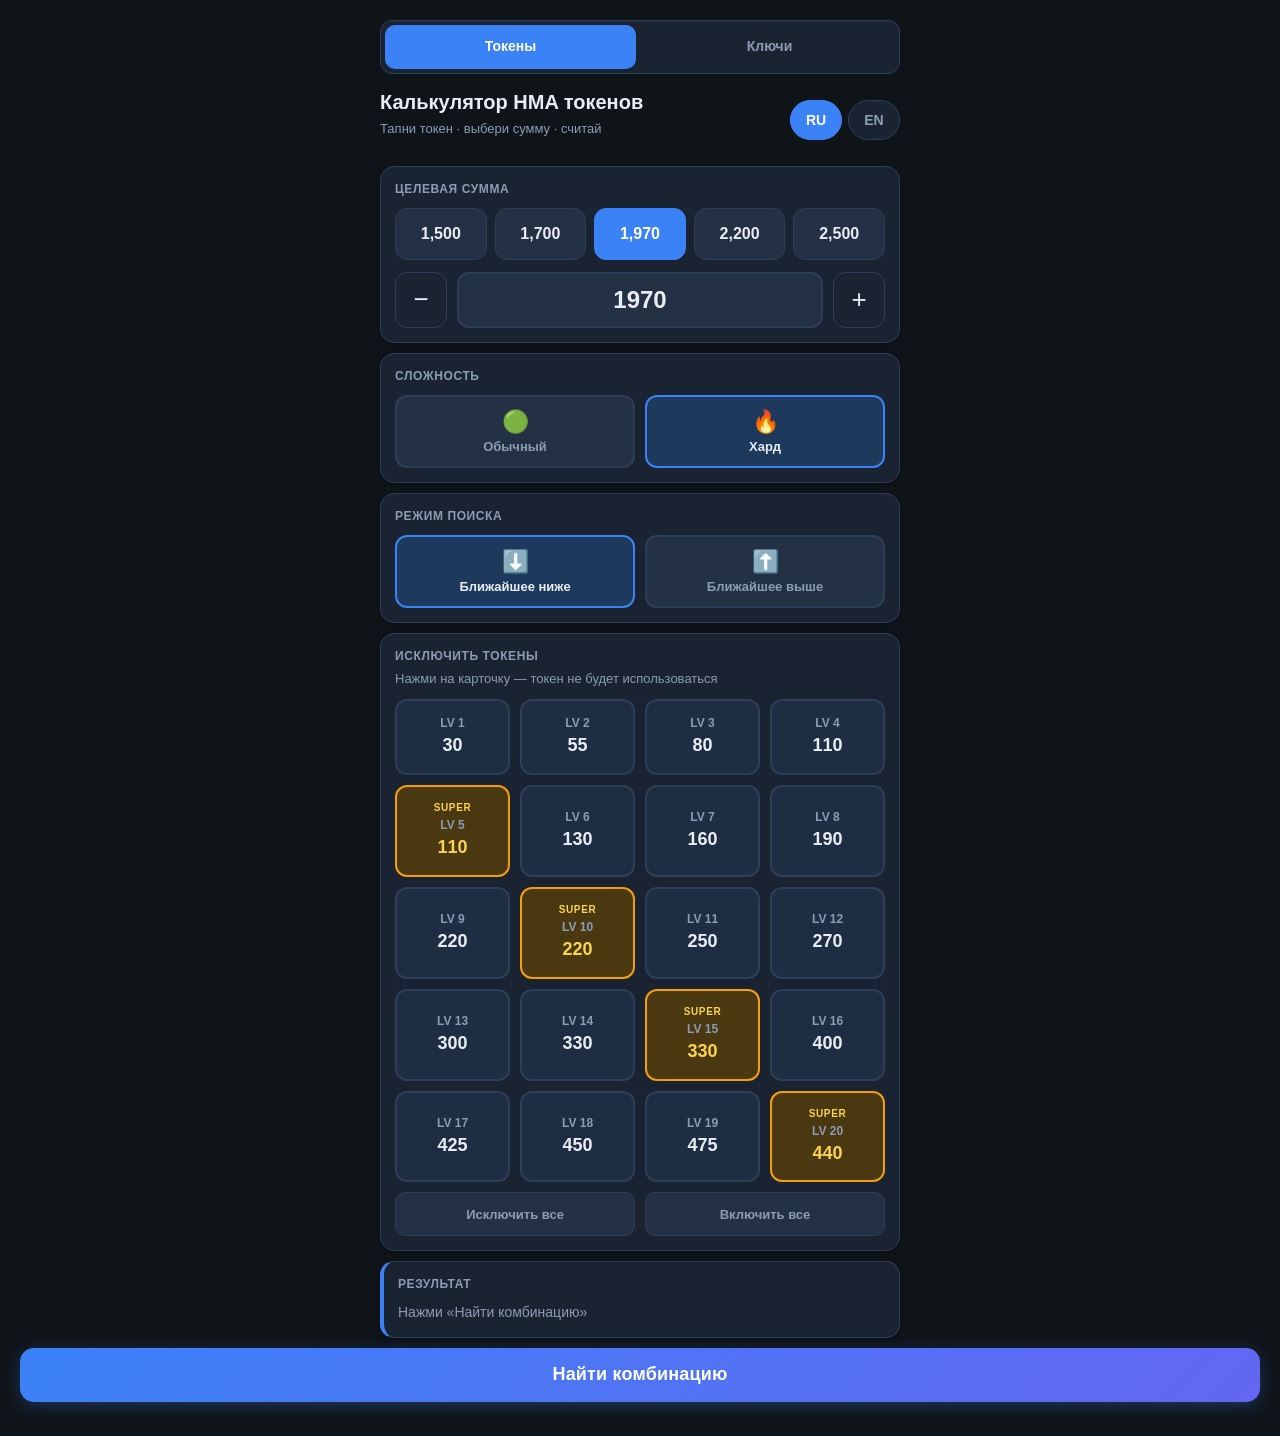
==== index.html @ 32df9400 "first commit" ====
<!DOCTYPE html>
<html lang="ru">
<head>
    <meta charset="UTF-8">
    <meta name="viewport" content="width=device-width, initial-scale=1.0, viewport-fit=cover">
    <meta name="theme-color" content="#0f1419">
    <meta name="apple-mobile-web-app-capable" content="yes">
    <title>HMA Token Calculator</title>
    <link rel="stylesheet" href="css/main.css">
</head>
<body>
<div class="wrap">
    <nav class="app-nav">
        <a href="index.html" class="nav-link active" data-i18n="navTokens">Токены</a>
        <a href="keys.html" class="nav-link" data-i18n="navKeys">Ключи</a>
    </nav>

    <div class="top-bar">
        <header>
            <h1 data-i18n="title">Калькулятор HMA токенов</h1>
            <p data-i18n="subtitle">Тапни токен · выбери сумму · считай</p>
        </header>
        <div class="lang-bar">
            <button class="lang-btn active" data-lang="ru" type="button">RU</button>
            <button class="lang-btn" data-lang="en" type="button">EN</button>
        </div>
    </div>

    <div class="card">
        <p class="card-title" data-i18n="targetTitle">Целевая сумма</p>
        <div class="presets" id="presets"></div>
        <div class="target-row">
            <button class="step-btn" data-action="step-down" type="button">−</button>
            <input type="number" id="target" value="1970">
            <button class="step-btn" data-action="step-up" type="button">+</button>
        </div>
    </div>

    <div class="card">
        <p class="card-title" data-i18n="difficultyTitle">Сложность</p>
        <div class="mode-toggle difficulty-toggle">
            <button class="mode-btn" data-difficulty="normal" type="button">
                <span class="icon">🟢</span>
                <span data-i18n="difficultyNormal">Обычный</span>
            </button>
            <button class="mode-btn active" data-difficulty="hard" type="button">
                <span class="icon">🔥</span>
                <span data-i18n="difficultyHard">Хард</span>
            </button>
        </div>
    </div>

    <div class="card">
        <p class="card-title" data-i18n="modeTitle">Режим поиска</p>
        <div class="mode-toggle">
            <button class="mode-btn active" data-mode="lower" type="button">
                <span class="icon">⬇️</span>
                <span data-i18n="modeLower">Ближайшее ниже</span>
            </button>
            <button class="mode-btn" data-mode="higher" type="button">
                <span class="icon">⬆️</span>
                <span data-i18n="modeHigher">Ближайшее выше</span>
            </button>
        </div>
    </div>

    <div class="card">
        <p class="card-title" data-i18n="excludeTitle">Исключить токены</p>
        <p class="card-hint" data-i18n="excludeHint">Нажми на карточку — токен не будет использоваться</p>
        <div class="chips" id="chips"></div>
        <div class="chip-actions">
            <button data-action="exclude-all" type="button" data-i18n="excludeAll">Исключить все</button>
            <button data-action="include-all" type="button" data-i18n="includeAll">Включить все</button>
        </div>
    </div>

    <div class="card result-card" id="result-card">
        <p class="card-title" data-i18n="resultTitle">Результат</p>
        <div id="result">
            <p class="result-empty" data-i18n="resultEmpty">Нажми «Найти комбинацию»</p>
        </div>
    </div>
</div>

<div class="calc-bar">
    <button class="calc-btn" data-action="calculate" type="button" data-i18n="calcBtn">Найти комбинацию</button>
</div>

<script src="js/config.js"></script>
<script src="js/app.js"></script>
</body>
</html>
---- css/main.css ----
:root {
    --bg: #0f1419;
    --surface: #1a2332;
    --surface2: #243044;
    --border: #2d3f56;
    --text: #e8edf4;
    --muted: #8b9cb3;
    --accent: #3b82f6;
    --accent-light: #1d3a5c;
    --success: #22c55e;
    --danger: #ef4444;
    --chip: #1e2d42;
    --chip-excluded: #3d1f28;
    --super: #f59e0b;
    --super-bg: #3d2f10;
    --super-chip: #4a3810;
    --super-text: #fcd34d;
    --radius: 14px;
    --safe-bottom: env(safe-area-inset-bottom, 0px);
    --btn-h: 52px;
}

* { box-sizing: border-box; -webkit-tap-highlight-color: transparent; }

html { height: 100%; }

body {
    font-family: -apple-system, BlinkMacSystemFont, 'Segoe UI', Roboto, sans-serif;
    background: var(--bg);
    color: var(--text);
    margin: 0;
    min-height: 100%;
    line-height: 1.4;
    padding: 12px 12px calc(80px + var(--safe-bottom));
}

.wrap {
    max-width: 100%;
    margin: 0 auto;
}

.app-nav {
    display: flex;
    gap: 8px;
    margin-bottom: 14px;
    padding: 4px;
    background: var(--surface);
    border: 1px solid var(--border);
    border-radius: 12px;
}

.nav-link {
    flex: 1;
    min-height: 44px;
    display: flex;
    align-items: center;
    justify-content: center;
    border-radius: 10px;
    font-size: 14px;
    font-weight: 700;
    color: var(--muted);
    text-decoration: none;
    transition: all .15s;
}

.nav-link.active {
    background: var(--accent);
    color: #fff;
}

.nav-link:not(.active):active {
    background: var(--surface2);
    color: var(--text);
}

.top-bar {
    display: flex;
    align-items: center;
    justify-content: space-between;
    margin-bottom: 14px;
    gap: 10px;
}

.lang-bar {
    display: flex;
    gap: 6px;
    flex-shrink: 0;
}

.lang-btn {
    min-width: 52px;
    min-height: 40px;
    padding: 8px 12px;
    border: 1.5px solid var(--border);
    background: var(--surface);
    color: var(--muted);
    border-radius: 20px;
    font-size: 14px;
    font-weight: 700;
    cursor: pointer;
    transition: all .15s;
}

.lang-btn.active {
    background: var(--accent);
    border-color: var(--accent);
    color: #fff;
}

header { margin-bottom: 14px; }
header h1 { font-size: 20px; margin: 0 0 4px; font-weight: 800; }
header p { margin: 0; color: var(--muted); font-size: 13px; }

.card {
    background: var(--surface);
    border: 1px solid var(--border);
    border-radius: var(--radius);
    padding: 14px;
    margin-bottom: 10px;
    box-shadow: 0 1px 4px rgba(0,0,0,.25);
}

.card-title {
    font-size: 12px;
    font-weight: 700;
    text-transform: uppercase;
    letter-spacing: .05em;
    color: var(--muted);
    margin: 0 0 10px;
}

.card-hint {
    font-size: 13px;
    color: var(--muted);
    margin: -4px 0 10px;
}

.presets {
    display: flex;
    gap: 8px;
    margin-bottom: 10px;
    overflow-x: auto;
    padding-bottom: 2px;
    scrollbar-width: none;
    -webkit-overflow-scrolling: touch;
}

.presets::-webkit-scrollbar { display: none; }

.preset-btn {
    flex: 1 0 auto;
    min-width: 72px;
    min-height: var(--btn-h);
    padding: 12px 14px;
    border: 1.5px solid var(--border);
    background: var(--surface2);
    color: var(--text);
    border-radius: 12px;
    font-size: 16px;
    font-weight: 700;
    cursor: pointer;
    transition: all .15s;
}

.preset-btn.active {
    background: var(--accent);
    border-color: var(--accent);
    color: #fff;
}

.target-row {
    display: flex;
    gap: 10px;
    align-items: stretch;
}

.target-row input {
    flex: 1;
    min-height: var(--btn-h);
    padding: 12px;
    font-size: 24px;
    font-weight: 800;
    text-align: center;
    border: 2px solid var(--border);
    border-radius: 12px;
    background: var(--surface2);
    color: var(--text);
    outline: none;
    -moz-appearance: textfield;
}

.target-row input::-webkit-outer-spin-button,
.target-row input::-webkit-inner-spin-button { -webkit-appearance: none; margin: 0; }

.target-row input:focus { border-color: var(--accent); background: var(--surface); }

.step-btn {
    width: var(--btn-h);
    min-height: var(--btn-h);
    border: 1.5px solid var(--border);
    background: var(--surface);
    color: var(--text);
    border-radius: 12px;
    font-size: 26px;
    font-weight: 300;
    cursor: pointer;
    flex-shrink: 0;
    display: flex;
    align-items: center;
    justify-content: center;
}

.step-btn:active { background: var(--accent-light); border-color: var(--accent); }

.mode-toggle {
    display: grid;
    grid-template-columns: 1fr 1fr;
    gap: 10px;
}

.mode-btn {
    min-height: 72px;
    padding: 12px 8px;
    border: 2px solid var(--border);
    background: var(--surface2);
    color: var(--muted);
    border-radius: 12px;
    font-size: 13px;
    font-weight: 700;
    cursor: pointer;
    text-align: center;
    transition: all .15s;
}

.mode-btn .icon { font-size: 22px; display: block; margin-bottom: 4px; }
.mode-btn.active {
    border-color: var(--accent);
    background: var(--accent-light);
    color: var(--text);
}

.chips {
    display: grid;
    grid-template-columns: repeat(2, 1fr);
    gap: 10px;
}

.chip {
    position: relative;
    min-height: 64px;
    padding: 14px 10px;
    border: 2px solid var(--border);
    background: var(--chip);
    border-radius: 12px;
    cursor: pointer;
    text-align: center;
    user-select: none;
    transition: all .12s;
    display: flex;
    flex-direction: column;
    align-items: center;
    justify-content: center;
}

.chip:active { transform: scale(.96); background: var(--accent-light); }

.chip .chip-id {
    font-size: 12px;
    color: var(--muted);
    font-weight: 600;
}

.chip .chip-val {
    font-size: 22px;
    font-weight: 800;
    margin-top: 2px;
    color: var(--text);
}

.chip.excluded {
    background: var(--chip-excluded);
    border-color: var(--danger);
    opacity: .85;
}

.chip.excluded .chip-val {
    text-decoration: line-through;
    color: var(--muted);
}

.chip.super {
    background: var(--super-chip);
    border-color: var(--super);
}

.chip.super .chip-type {
    font-size: 10px;
    font-weight: 800;
    color: var(--super-text);
    letter-spacing: .06em;
    margin-bottom: 2px;
}

.chip.super .chip-val {
    color: var(--super-text);
}

.chip.super.excluded {
    background: #3d2810;
    border-color: #b45309;
}

.chip.excluded::after {
    content: '✕';
    position: absolute;
    top: 6px;
    right: 8px;
    width: 20px;
    height: 20px;
    line-height: 20px;
    font-size: 11px;
    color: #fff;
    background: var(--danger);
    border-radius: 50%;
    font-weight: 700;
}

.chip-actions {
    display: grid;
    grid-template-columns: 1fr 1fr;
    gap: 10px;
    margin-top: 10px;
}

.chip-actions button {
    min-height: 44px;
    padding: 12px;
    border: 1.5px solid var(--border);
    background: var(--surface2);
    color: var(--muted);
    border-radius: 10px;
    font-size: 13px;
    font-weight: 600;
    cursor: pointer;
}

.chip-actions button:active {
    background: var(--accent-light);
    border-color: var(--accent);
    color: var(--text);
}

.calc-bar {
    position: fixed;
    left: 0;
    right: 0;
    bottom: 0;
    padding: 10px 12px calc(10px + var(--safe-bottom));
    background: linear-gradient(to top, var(--bg) 70%, transparent);
    z-index: 10;
}

.calc-btn {
    width: 100%;
    max-width: 100%;
    min-height: 54px;
    padding: 16px;
    border: none;
    background: linear-gradient(135deg, var(--accent), #6366f1);
    color: #fff;
    font-size: 18px;
    font-weight: 800;
    border-radius: 14px;
    cursor: pointer;
    box-shadow: 0 4px 16px rgba(59,130,246,.3);
    transition: transform .1s;
    letter-spacing: .01em;
}

.calc-btn:active { transform: scale(.97); }

.result-card { border-left: 4px solid var(--accent); }
.result-card.success { border-left-color: var(--success); }
.result-card.error { border-left-color: var(--danger); }

.result-sum {
    font-size: 36px;
    font-weight: 800;
    margin: 0 0 4px;
    color: var(--text);
}

.result-diff {
    font-size: 14px;
    color: var(--muted);
    margin-bottom: 12px;
}

.result-diff .ok { color: var(--success); font-weight: 600; }
.result-diff .warn { color: #f59e0b; font-weight: 600; }

.result-pills {
    display: flex;
    flex-wrap: wrap;
    gap: 8px;
}

.pill {
    display: inline-flex;
    align-items: center;
    gap: 6px;
    padding: 10px 14px;
    background: var(--surface2);
    border: 1px solid var(--border);
    border-radius: 24px;
    font-size: 15px;
    font-weight: 700;
    color: var(--text);
}

.pill.super {
    background: var(--super-bg);
    border-color: var(--super);
    color: var(--super-text);
}

.pill.super .pill-id {
    color: var(--super-text);
    background: #2a2008;
}

.pill .pill-id {
    font-size: 11px;
    color: var(--muted);
    background: var(--bg);
    padding: 2px 7px;
    border-radius: 8px;
    font-weight: 700;
}

.result-empty {
    color: var(--muted);
    font-size: 14px;
    margin: 0;
}

.stats {
    display: grid;
    grid-template-columns: repeat(2, 1fr);
    gap: 8px;
    margin-top: 12px;
    padding-top: 12px;
    border-top: 1px solid var(--border);
    font-size: 11px;
    color: var(--muted);
}

.stats span {
    text-align: center;
    background: var(--surface2);
    border-radius: 10px;
    padding: 8px 4px;
}

.stats strong {
    display: block;
    color: var(--text);
    font-size: 18px;
    font-weight: 800;
}

.stats .stat-super strong {
    color: var(--super-text);
}

.result-super-total {
    margin: 12px 0 0;
    padding: 10px 14px;
    background: var(--super-bg);
    border: 1px solid var(--super);
    border-radius: 12px;
    font-size: 15px;
    font-weight: 700;
    color: var(--super-text);
    text-align: center;
}

.result-super-total strong {
    font-size: 22px;
    font-weight: 800;
}

@media (min-width: 520px) {
    body { padding: 20px 20px 24px; }
    .wrap { max-width: 520px; }
    .stats { grid-template-columns: repeat(4, 1fr); }
    .calc-bar {
        position: static;
        padding: 0;
        background: none;
        margin-bottom: 10px;
    }
    .chips { grid-template-columns: repeat(4, 1fr); }
    .chip { min-height: 56px; }
    .chip .chip-val { font-size: 18px; }
}
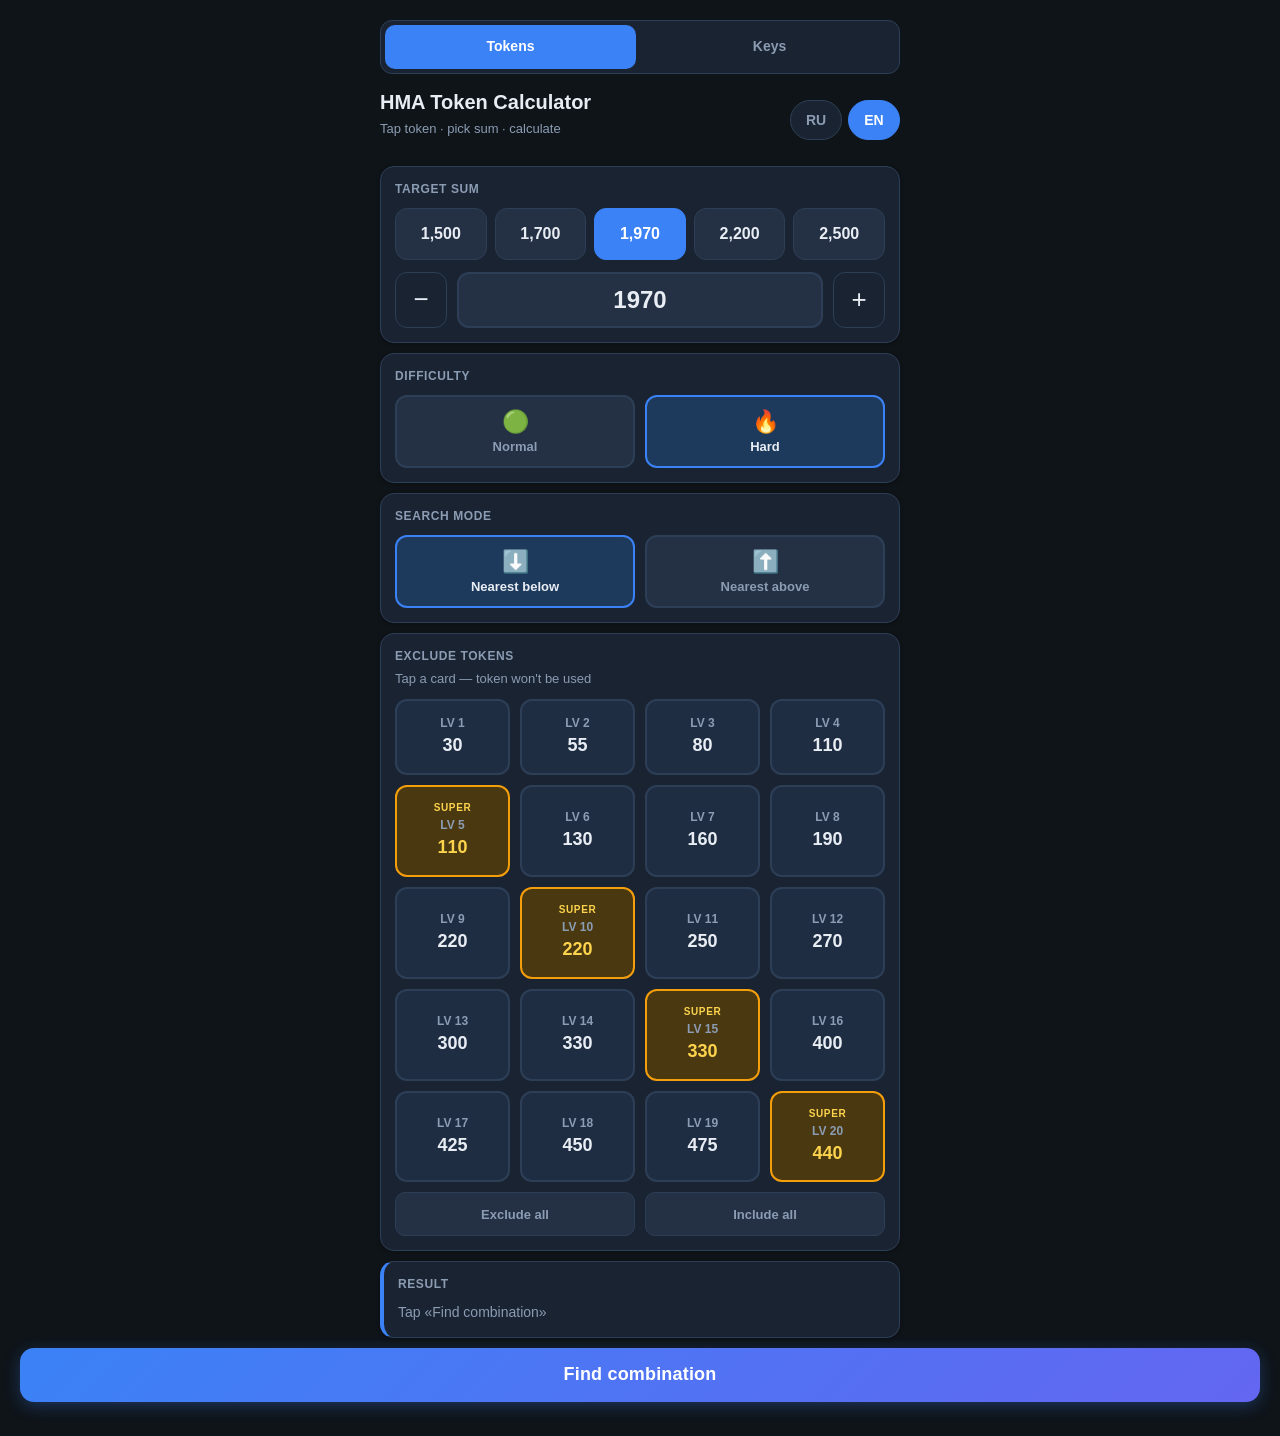
==== commit d269a3e1: "fix lang" ====
--- a/index.html
+++ b/index.html
@@ -1,5 +1,5 @@
 <!DOCTYPE html>
-<html lang="ru">
+<html lang="en">
 <head>
     <meta charset="UTF-8">
     <meta name="viewport" content="width=device-width, initial-scale=1.0, viewport-fit=cover">
@@ -21,8 +21,8 @@
             <p data-i18n="subtitle">Тапни токен · выбери сумму · считай</p>
         </header>
         <div class="lang-bar">
-            <button class="lang-btn active" data-lang="ru" type="button">RU</button>
-            <button class="lang-btn" data-lang="en" type="button">EN</button>
+            <button class="lang-btn" data-lang="ru" type="button">RU</button>
+            <button class="lang-btn active" data-lang="en" type="button">EN</button>
         </div>
     </div>
 
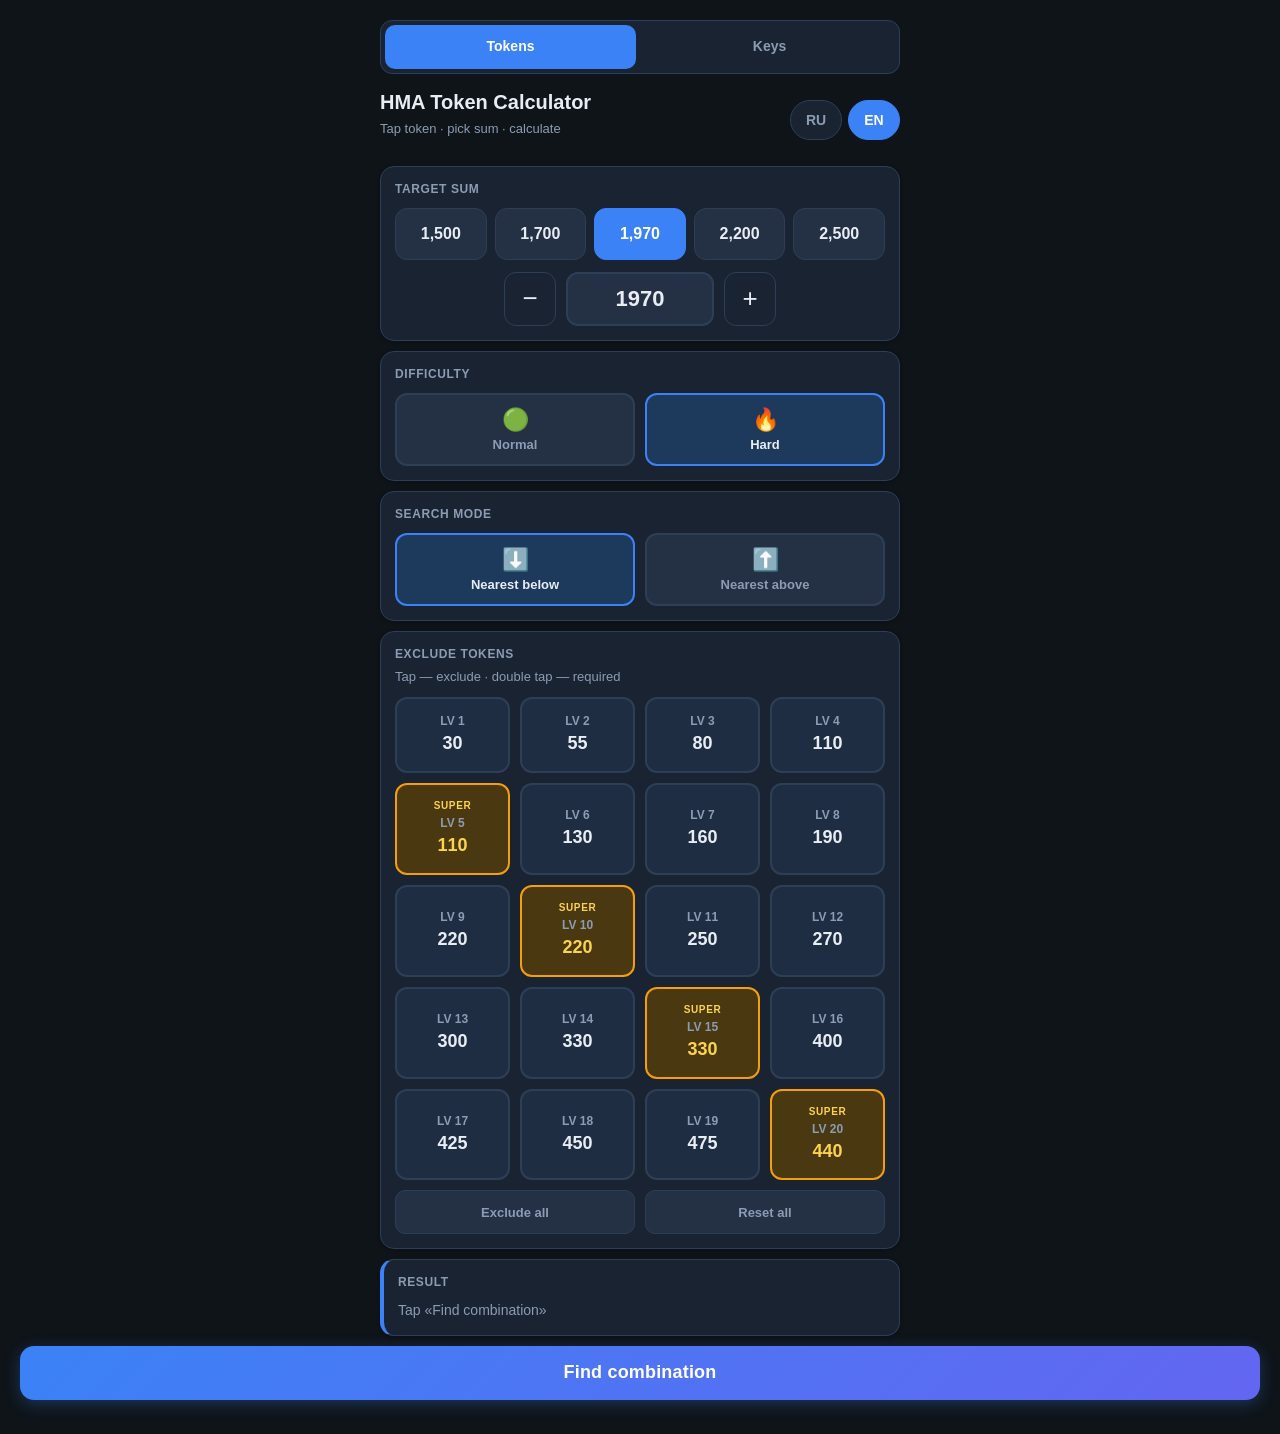
==== commit 7d71b355: "fix tap" ====
--- a/index.html
+++ b/index.html
@@ -31,7 +31,7 @@
         <div class="presets" id="presets"></div>
         <div class="target-row">
             <button class="step-btn" data-action="step-down" type="button">−</button>
-            <input type="number" id="target" value="1970">
+            <input type="number" id="target" value="1970" min="0">
             <button class="step-btn" data-action="step-up" type="button">+</button>
         </div>
     </div>
--- a/css/main.css
+++ b/css/main.css
@@ -60,7 +60,7 @@
     font-weight: 700;
     color: var(--muted);
     text-decoration: none;
-    transition: all .15s;
+    transition: transform 0.08s ease, background 0.12s ease, color 0.12s ease;
 }
 
 .nav-link.active {
@@ -69,6 +69,7 @@
 }
 
 .nav-link:not(.active):active {
+    transform: scale(0.97);
     background: var(--surface2);
     color: var(--text);
 }
@@ -98,7 +99,11 @@
     font-size: 14px;
     font-weight: 700;
     cursor: pointer;
-    transition: all .15s;
+    transition: transform 0.08s ease, background 0.12s ease, border-color 0.12s ease, color 0.12s ease;
+}
+
+.lang-btn:active {
+    transform: scale(0.96);
 }
 
 .lang-btn.active {
@@ -159,7 +164,11 @@
     font-size: 16px;
     font-weight: 700;
     cursor: pointer;
-    transition: all .15s;
+    transition: transform 0.08s ease, background 0.12s ease, border-color 0.12s ease, color 0.12s ease;
+}
+
+.preset-btn:active {
+    transform: scale(0.96);
 }
 
 .preset-btn.active {
@@ -169,16 +178,18 @@
 }
 
 .target-row {
-    display: flex;
+    display: grid;
+    grid-template-columns: var(--btn-h) minmax(96px, 148px) var(--btn-h);
+    justify-content: center;
     gap: 10px;
     align-items: stretch;
 }
 
 .target-row input {
-    flex: 1;
+    width: 100%;
     min-height: var(--btn-h);
-    padding: 12px;
-    font-size: 24px;
+    padding: 12px 8px;
+    font-size: 22px;
     font-weight: 800;
     text-align: center;
     border: 2px solid var(--border);
@@ -204,13 +215,17 @@
     font-size: 26px;
     font-weight: 300;
     cursor: pointer;
-    flex-shrink: 0;
     display: flex;
     align-items: center;
     justify-content: center;
-}
-
-.step-btn:active { background: var(--accent-light); border-color: var(--accent); }
+    transition: transform 0.08s ease, background 0.12s ease, border-color 0.12s ease;
+}
+
+.step-btn:active {
+    transform: scale(0.94);
+    background: var(--accent-light);
+    border-color: var(--accent);
+}
 
 .mode-toggle {
     display: grid;
@@ -229,7 +244,11 @@
     font-weight: 700;
     cursor: pointer;
     text-align: center;
-    transition: all .15s;
+    transition: transform 0.08s ease, background 0.12s ease, border-color 0.12s ease, color 0.12s ease;
+}
+
+.mode-btn:active {
+    transform: scale(0.97);
 }
 
 .mode-btn .icon { font-size: 22px; display: block; margin-bottom: 4px; }
@@ -255,14 +274,14 @@
     cursor: pointer;
     text-align: center;
     user-select: none;
-    transition: all .12s;
+    transition: transform 0.08s ease, background 0.12s ease, border-color 0.12s ease, opacity 0.12s ease;
     display: flex;
     flex-direction: column;
     align-items: center;
     justify-content: center;
 }
 
-.chip:active { transform: scale(.96); background: var(--accent-light); }
+.chip:active { transform: scale(.94); background: var(--accent-light); }
 
 .chip .chip-id {
     font-size: 12px;
@@ -283,9 +302,44 @@
     opacity: .85;
 }
 
+.chip.excluded .chip-id,
 .chip.excluded .chip-val {
     text-decoration: line-through;
-    color: var(--muted);
+}
+
+.chip.excluded .chip-val {
+    color: var(--muted);
+}
+
+.chip.required {
+    border-color: var(--success);
+    box-shadow: 0 0 0 2px rgba(34, 197, 94, 0.35);
+    background: #142a1a;
+}
+
+.chip.required .chip-val {
+    color: var(--text);
+}
+
+.chip.super.required {
+    border-color: var(--success);
+    box-shadow: 0 0 0 2px rgba(34, 197, 94, 0.35);
+    background: #1a3020;
+}
+
+.chip.required::after {
+    content: '✓';
+    position: absolute;
+    top: 6px;
+    right: 8px;
+    width: 20px;
+    height: 20px;
+    line-height: 20px;
+    font-size: 11px;
+    color: #fff;
+    background: var(--success);
+    border-radius: 50%;
+    font-weight: 700;
 }
 
 .chip.super {
@@ -342,9 +396,11 @@
     font-size: 13px;
     font-weight: 600;
     cursor: pointer;
+    transition: transform 0.08s ease, background 0.12s ease, border-color 0.12s ease, color 0.12s ease;
 }
 
 .chip-actions button:active {
+    transform: scale(0.97);
     background: var(--accent-light);
     border-color: var(--accent);
     color: var(--text);
@@ -373,11 +429,14 @@
     border-radius: 14px;
     cursor: pointer;
     box-shadow: 0 4px 16px rgba(59,130,246,.3);
-    transition: transform .1s;
+    transition: transform 0.08s ease, box-shadow 0.12s ease;
     letter-spacing: .01em;
 }
 
-.calc-btn:active { transform: scale(.97); }
+.calc-btn:active {
+    transform: scale(.96);
+    box-shadow: 0 2px 10px rgba(59,130,246,.22);
+}
 
 .result-card { border-left: 4px solid var(--accent); }
 .result-card.success { border-left-color: var(--success); }
@@ -442,6 +501,11 @@
     color: var(--muted);
     font-size: 14px;
     margin: 0;
+}
+
+.pill.required {
+    border-color: var(--success);
+    box-shadow: 0 0 0 1px rgba(34, 197, 94, 0.4);
 }
 
 .stats {
